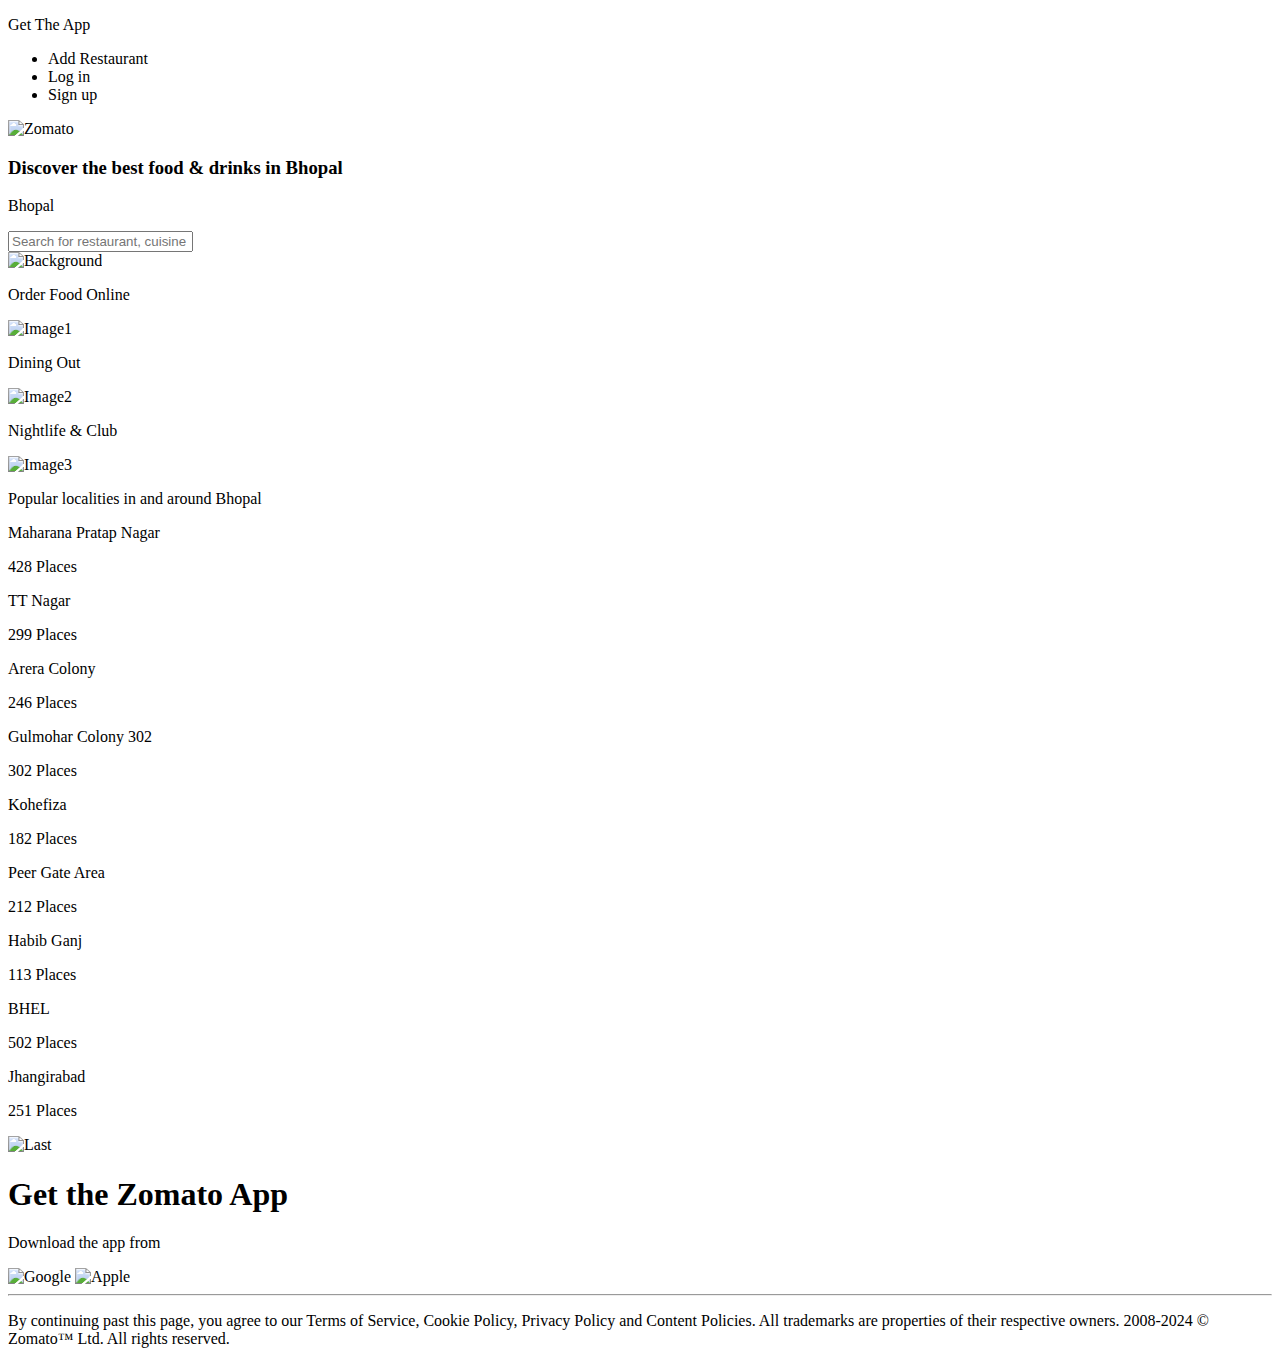
==== Zomato/index.html @ 8d3cf2ec "Create index.html" ====
<!DOCTYPE html>
<html lang="en">
<head>
    <meta charset="UTF-8">
    <meta http-equiv="X-UA-Compatible" content="IE=edge">
    <meta name="viewport" content="width=device-width, initial-scale=1.0">
    <title>Zomato</title>
    <link rel="shortcut icon" href="Images/Title.avif" type="image/x-icon">
    <link rel="stylesheet" href="style.css">
    <link rel="stylesheet" href="https://cdnjs.cloudflare.com/ajax/libs/font-awesome/6.1.1/css/all.min.css" integrity="sha512-KfkfwYDsLkIlwQp6LFnl8zNdLGxu9YAA1QvwINks4PhcElQSvqcyVLLD9aMhXd13uQjoXtEKNosOWaZqXgel0g==" crossorigin="anonymous" referrerpolicy="no-referrer" />
    
</head>
<body>
    <header>
        <div class="navbar">
            <div class="intro">
                <p class="para1">Get The App</p>
            </div>
            <ul class="list-items">
                <li>Add Restaurant</li>
                <li>Log in</li>
                <li>Sign up</li>
            </ul>
        </div>
        <div class="head">
            <img class="logo" src="Images/zomato_symbol.avif" alt="Zomato">
            <h3>Discover the best food & drinks in Bhopal</h3>
            <div class="search">
                <div class="search1">
                    <i class="fas fa-map-marker-alt"></i>
                    <p>Bhopal</p>
                </div>
                <div class="search1">
                    <i class="fas fa-search"></i>
                    <input type="text" placeholder="Search for restaurant, cuisine or a dish">
                </div>
            </div>
        </div>
        <div class="header-image">
            <img src="Images/background.avif" alt="Background">
        </div>
    </header>

    <section class="first">
        <div class="first-item">
            <div class="items-details"><p>Order Food Online</p></div>
            <img src="Images/image1.avif" alt="Image1">
        </div>
        <div class="first-item">
            <div class="items-details"><p>Dining Out</p></div>
            <img src="Images/image2.avif" alt="Image2">
        </div>
        <div class="first-item">
            <div class="items-details"><p>Nightlife & Club</p></div>
            <img src="Images/image3.avif" alt="Image3">
        </div>
    </section>

    <section class="section-2">
        <div class="section-2-heading">
            <p>Popular localities in and around Bhopal</p>
        </div>
        <div class="section-2-container">
            <div class="section-2-items">
                <div class="section-2-item">
                    <p class="item-head">Maharana Pratap Nagar</p>
                    <p class="item-subhead">428 Places</p>
                </div>
                <div class="section-2-item">
                    <p class="item-head">TT Nagar</p>
                    <p class="item-subhead">299 Places</p>
                </div>
                <div class="section-2-item">
                    <p class="item-head">Arera Colony</p>
                    <p class="item-subhead">246 Places</p>
                </div>
                <div class="section-2-item">
                    <p class="item-head">Gulmohar Colony 302</p>
                    <p class="item-subhead">302 Places</p>
                </div>
                <div class="section-2-item">
                    <p class="item-head">Kohefiza</p>
                    <p class="item-subhead">182 Places</p>
                </div>
                <div class="section-2-item">
                    <p class="item-head">Peer Gate Area</p>
                    <p class="item-subhead">212 Places</p>
                </div>
                <div class="section-2-item">
                    <p class="item-head">Habib Ganj</p>
                    <p class="item-subhead">113 Places</p>
                </div>
                <div class="section-2-item">
                    <p class="item-head">BHEL</p>
                    <p class="item-subhead">502 Places</p>
                </div>
                <div class="section-2-item">
                    <p class="item-head">Jhangirabad</p>
                    <p class="item-subhead">251 Places</p>
                </div>
            </div>
        </div>
    </section>

    <!-- SECTION 3 -->
    <section class="section-3">
        <div class="section-3-container">
            <div class="section-3-img">
                <img src="Images/final1.avif" alt="Last">
            </div>
            <div class="section-3-content">
                <h1>Get the Zomato App</h1>
                <p>
                    Download the app from
                </p>
                <div class="section-3-download">
                    <img src="Images/googl.webp" alt="Google">    
                    <img src="Images/apple.webp" alt="Apple">
                </div>
            </div>
        </div>
    </section>

    <hr>

    <footer>
        <p class="last">By continuing past this page, you agree to our Terms of Service, Cookie Policy, Privacy Policy and Content Policies. All trademarks are properties of their respective owners. 2008-2024 © Zomato™ Ltd. All rights reserved.</p>
    </footer>
</body>
</html>
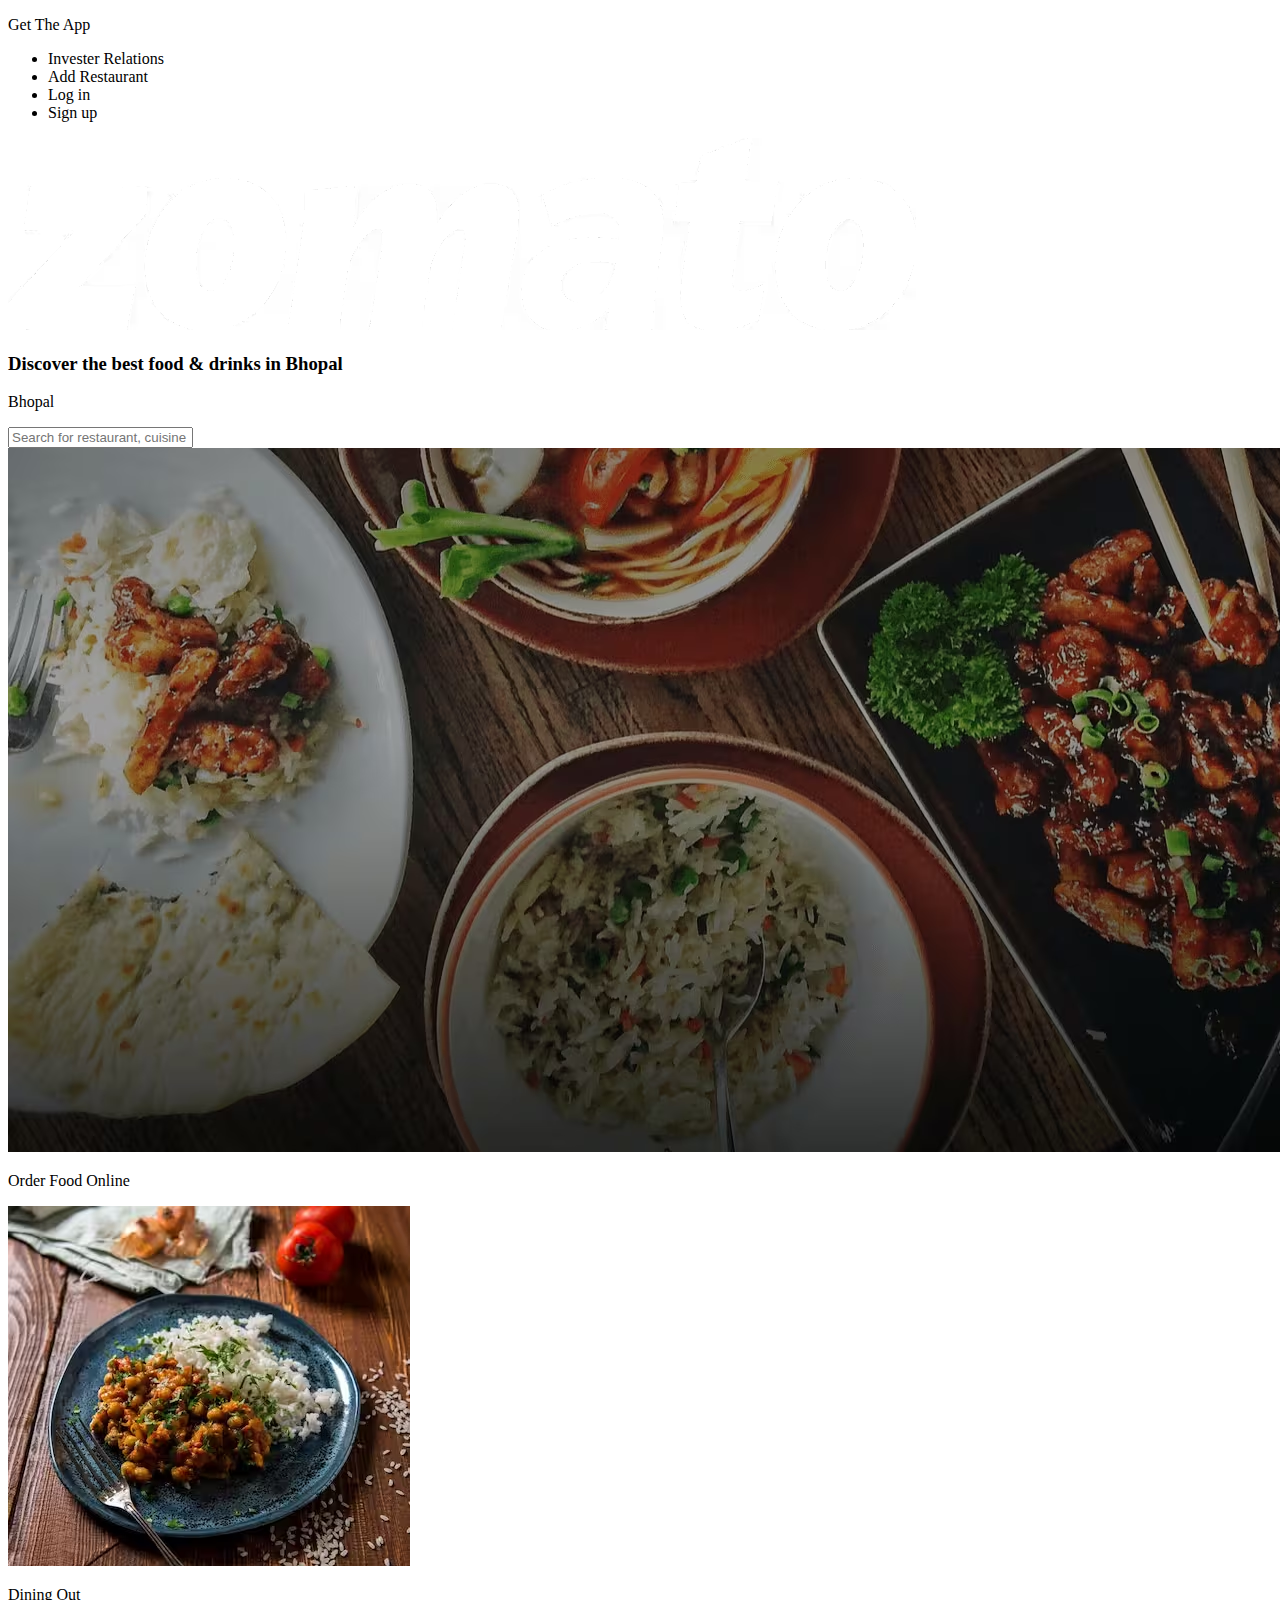
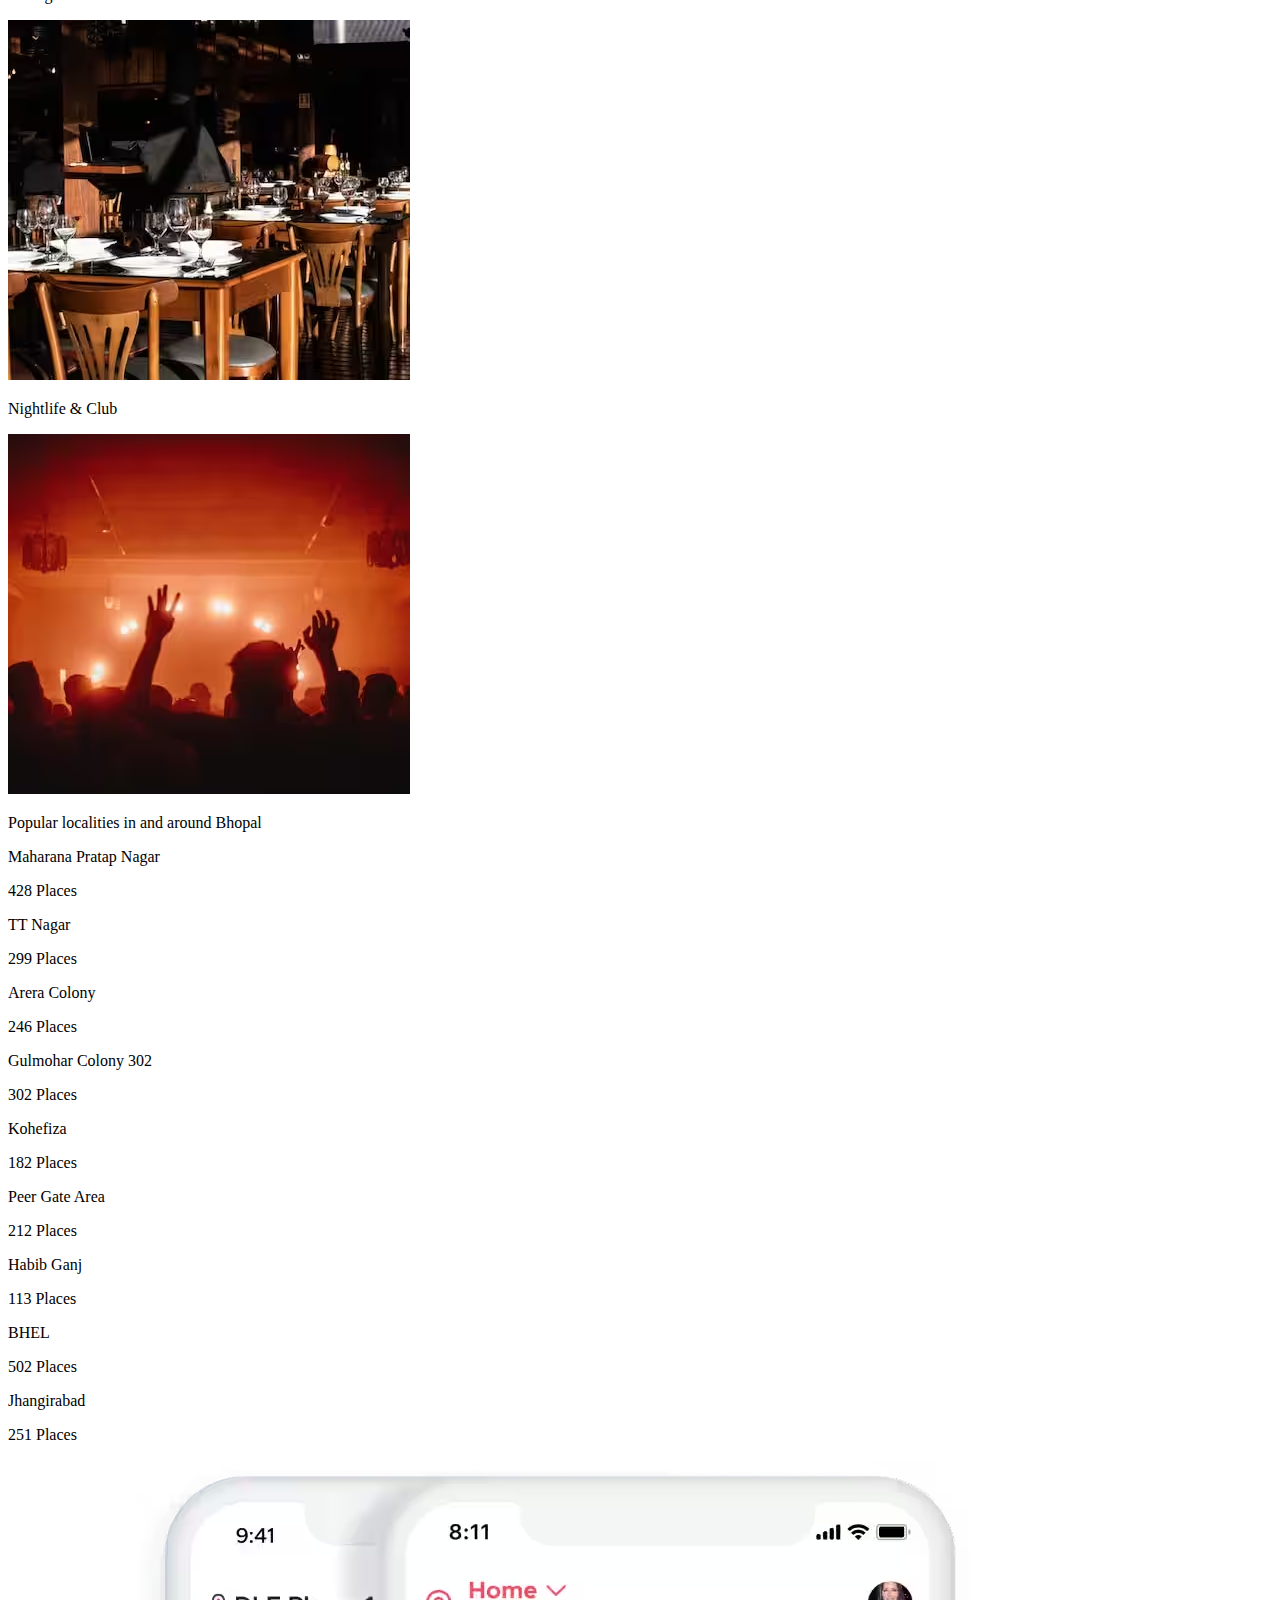
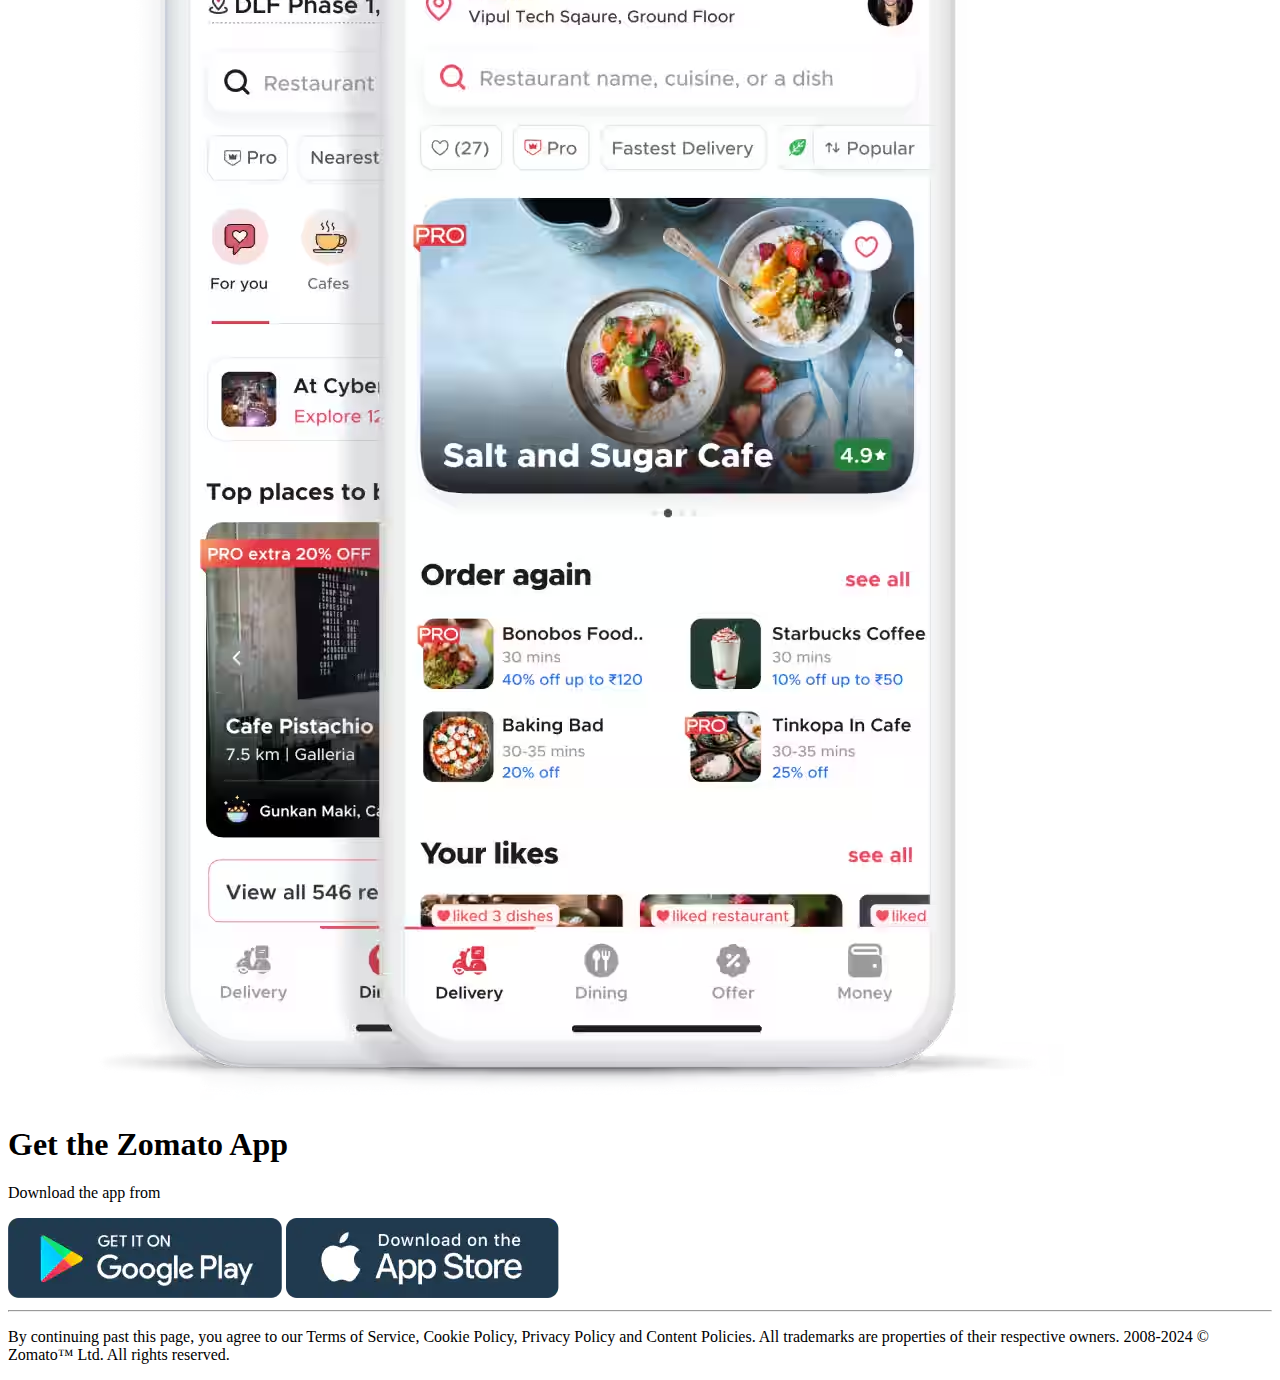
==== commit d2604536: "Create index.html" ====
--- a/Zomato/index.html
+++ b/Zomato/index.html
@@ -17,6 +17,7 @@
                 <p class="para1">Get The App</p>
             </div>
             <ul class="list-items">
+                <li>Invester Relations</li>
                 <li>Add Restaurant</li>
                 <li>Log in</li>
                 <li>Sign up</li>
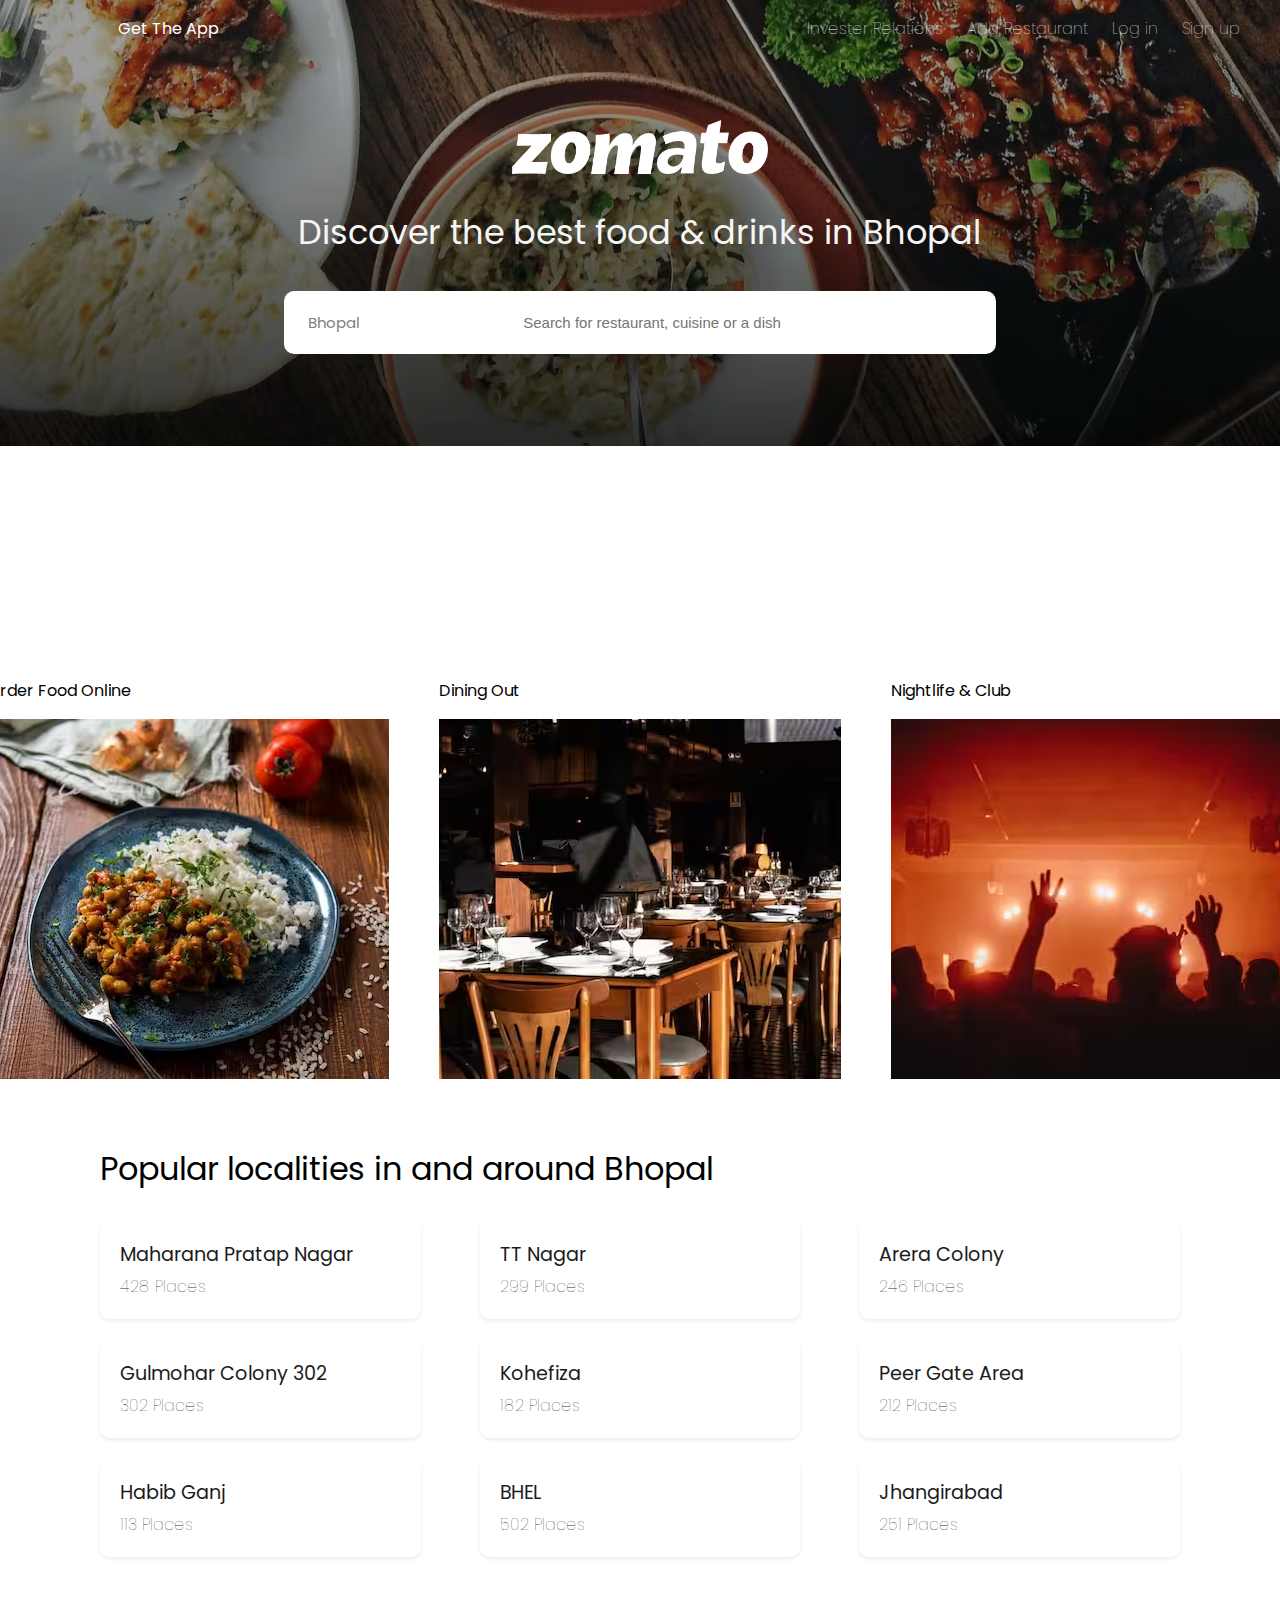
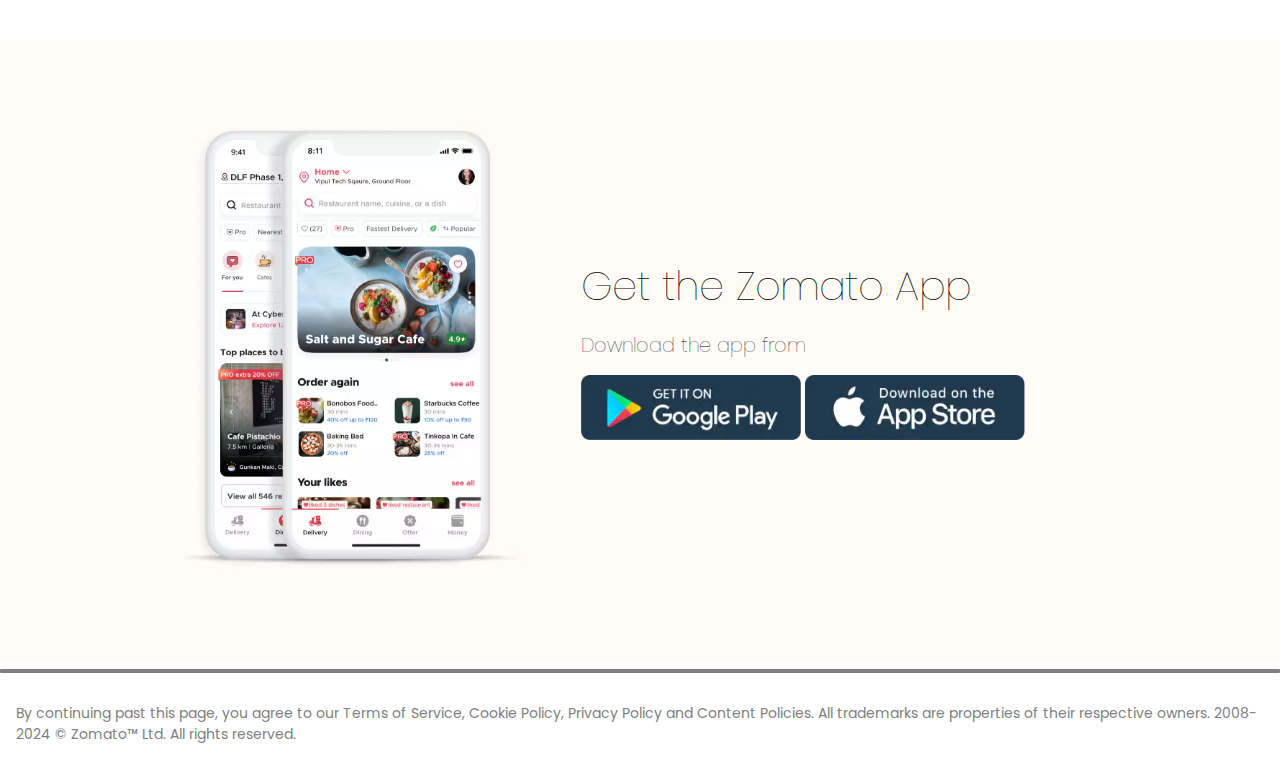
==== commit 823803e3: "Update index.html" ====
--- a/Zomato/index.html
+++ b/Zomato/index.html
@@ -102,8 +102,7 @@
             </div>
         </div>
     </section>
-
-    <!-- SECTION 3 -->
+    
     <section class="section-3">
         <div class="section-3-container">
             <div class="section-3-img">
--- a/Zomato/style.css
+++ b/Zomato/style.css
@@ -0,0 +1,228 @@
+/* *{
+    margin: 0;
+} */
+
+@import url('https://fonts.googleapis.com/css2?family=Poppins:wght@300;400;500;600;700;800&display=swap');
+
+body{
+    margin: 0;
+    padding: 0;
+    text-decoration: none;
+    font-family: 'Poppins', sans-serif;
+}
+
+header {
+    width: 100%;
+    height: 70vh;
+    overflow: hidden;
+    position: relative;
+    object-fit: cover;
+    margin-bottom: 2rem;
+}
+.header-image {
+    width: 100%;
+    position: absolute;
+    top: -20vh;
+    z-index: -1;
+}
+.header-image img {
+    width: 100%;
+}
+
+.para1{
+    margin-left: 78px;
+}
+
+
+.navbar {
+    display: flex;
+    justify-content: space-between;
+    align-items: center;
+    color: white;
+    font-size: 1rem;
+    margin: 0 40px;
+}
+.list-items {
+    list-style: none;
+    font-weight: lighter;
+    display: flex;
+    gap: 1.5rem;
+}
+.head {
+    display: flex;
+    flex-direction: column;
+    justify-content: center;
+    margin-top: 7vh;
+    align-items: center;
+}
+.logo {
+    width: 20vw;
+}
+.head h3 {
+    font-size: 2.1rem;
+    color: whitesmoke;
+    font-weight: 400;
+}
+.search {
+    display: flex;
+    width: 55vw;
+    /* justify-content: center; */
+    align-items: center;
+    border-radius: 10px;
+    background: white;
+    padding: 5px 4px
+}
+.search .search1{
+    display: flex;
+    align-items: center;
+    margin-left: 10px;
+}
+.search .search1 p {
+    color: gray;
+    border-right: 1px solide gray;
+    font-size: 15px;
+    margin-right: 10px;
+    padding-left: 10px;
+}
+.search .search1 input {
+    outline: none;
+    border: none;
+    width: 200%;
+    padding-left: 10px;
+    font-size: 15px;
+}
+.search .search1:first-child{
+    width: 30%;
+    color: rgb(255, 126, 139);
+}
+.search .search1:last-child{
+    width: 70%;
+    color: gray;
+}
+
+.first {
+    display: flex;
+    justify-content: center;
+    align-items: center;
+    margin-bottom: 4rem;
+    gap: 50px;
+}
+.first .section-1-item {
+    position: relative;
+    width: 15rem;
+    margin: 3px 5px;
+    overflow: hidden;
+    border-radius: 10px;
+    background: white;
+    border: 1px solid rgb(228, 228, 228);
+}
+.first .section-1-item img {
+    width: 100%;
+    border: 1px solid rgb(228, 228, 228);
+    border-radius: 15px;
+    z-index: -1;
+}
+.first .section-1-item .items-details {
+    position: absolute;
+    bottom: 3px;
+    align-items: center;
+    border-radius: 0 0 15px 15px;
+    background-color: white;
+    width: 100%;
+    height: 25%;
+    z-index: 2;
+}
+.first .section-1-item .items-details p {
+    text-align: center;
+    font-size: 1.2rem;
+    letter-spacing: 0.7px;    
+}
+.first .section-1-item:hover {
+    box-shadow: 0px 1px 2px rgba(207, 207, 207, 0.5);
+    transition: all 0.1s;
+}
+
+.section-2 {
+    width: 1080px;
+    margin: 0 auto;
+    margin-bottom: 4rem;
+}
+.section-2-heading {
+    font-size: 2rem;
+    line-height: 1.2;
+    font-weight: 400;
+}
+.section-2 .section-2-container .section-2-items {
+    display: flex;
+    flex-wrap: wrap;
+    justify-content: space-between;
+}
+
+.section-2 .section-2-container .section-2-items .section-2-item {
+    width: 100%;
+    max-width: 26%;
+    margin-bottom: 20px;
+}
+.section-2-item {
+    border-radius: 10px;
+    box-shadow: 0 2px 4px rgb(236, 236, 236);
+    padding: 20px;
+}
+.section-2-item .item-head {
+    font-size: 1.2rem;
+    color: rgb(28, 28, 28);
+    margin: 0;
+    margin-bottom: 5px;
+}
+.section-2-item .item-subhead {
+    font-weight: lighter;
+    color: rgb(51, 51, 51);
+    margin: 0;
+}
+
+.section-3 {
+    height: 620px;
+    background-color: rgb(255, 251, 247);
+}
+.section-3-container{
+    width: 1080px;
+    height: 100%;
+    margin: 0 auto;
+    display: flex;
+    justify-content: center;
+    align-items: center;
+}
+.section-3-img {
+    width: 40%;
+}
+.section-3-img img {
+    width: 400px;
+}
+
+.section-3-content h1 {
+    font-size: 2.5rem;
+    font-weight: lighter;
+    margin-bottom: 0;
+    margin: 0;
+    margin-bottom: 15px;
+}
+.section-3-content p{
+    font-size: 1.2rem;
+    font-weight: lighter;
+    margin: 0;
+    margin-bottom: 15px;
+}
+.section-3-download img{
+    width: 40%;
+}
+
+hr{
+    border: 2px solid grey;
+    border-radius: 1px;
+}
+
+.last{
+    padding: 16px;
+    color: grey;
+    font-size: 14px;
+}
